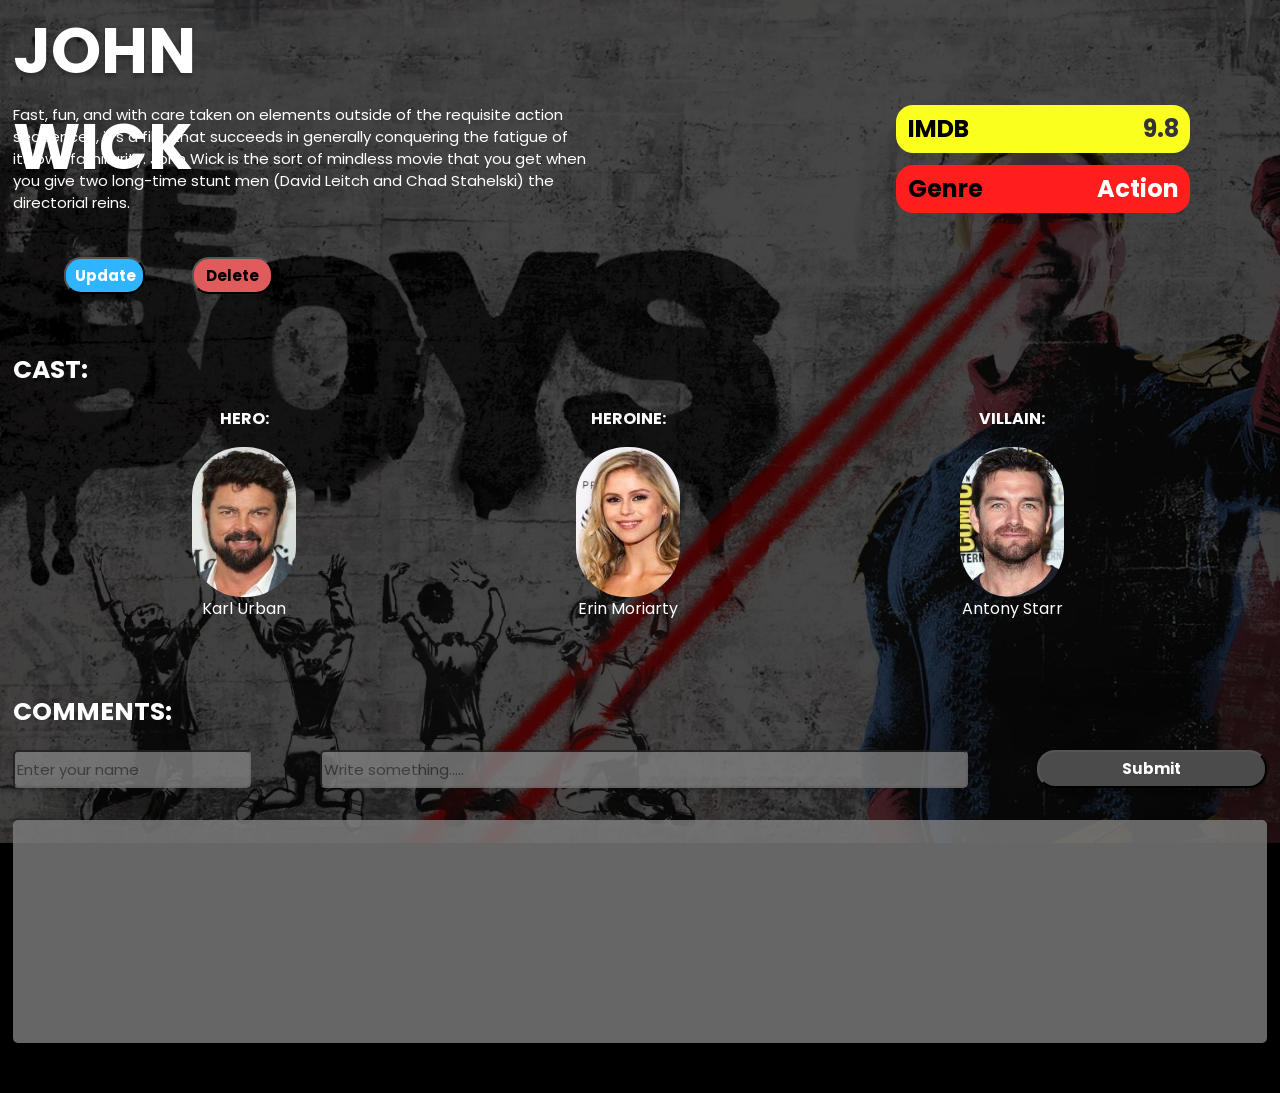
==== movie2.html @ 9fe05c97 "Add files via upload" ====
<!DOCTYPE html>
<html lang="en">
<head>
    <meta charset="UTF-8">
    <meta http-equiv="X-UA-Compatible" content="IE=edge">
    <meta name="viewport" content="width=device-width, initial-scale=1.0">
    <title>John Wick</title>
    <link rel="stylesheet" href="styles.css">
    <link rel="preconnect" href="https://fonts.googleapis.com">
    <link rel="preconnect" href="https://fonts.gstatic.com" crossorigin>
    <link href="https://fonts.googleapis.com/css2?family=Poppins:wght@400;700&display=swap" rel="stylesheet">
</head>
<body>
<div class="bg">
    <h1 class="heading">JOHN WICK</h1>
    <p class="describe">Fast, fun, and with care taken on elements outside of the requisite action sequences, it's a film that succeeds in generally conquering the fatigue of its own familiarity. John Wick is the sort of mindless movie that you get when you give two long-time stunt men (David Leitch and Chad Stahelski) the directorial reins.
    </p>
    <button class="update"><div class="update_text">Update</div></button>
    <button class="delete"><div class="delete_text">Delete</div></button>
    <div class="imdb">
    <div class="imdb_text">IMDB</div>
    <div class="imdb_rating">9.8</div>
    </div>
    <div class="genre">
    <div class="genre_text">Genre</div>
    <div class="genre_type">Action</div>
    </div>
    <div class="cast">CAST:</div>
    <div class="H">
    <div class="Hero">HERO:</div>
    <img src="Images/Hero_theboys.jpg" class="Hero_pic">
    <div class="Hero_name">Karl Urban</div>
    </div>
    <div class="Heroine">HEROINE:</div>
    <img src="Images/Heroine_theboys.jpg" class="Heroine_pic">
    <div class="Heroine_name">Erin Moriarty</div>
    <div class="Villan">VILLAIN:</div>
    <img src="Images/Villan_theboys.jpg" class="Villan_pic">
    <div class="Villan_name">Antony Starr</div>
    <div class="comments">COMMENTS:</div>
    <form>
        <input type="text" id="fname" name="fname" placeholder="Enter your name">
        <input type="text" id="comment" name="comment" placeholder="Write something.....">
        <input type="submit" id="submit_btn" name="submit">
    </form>
    <div class="all_comments"></div>
    <img src="./Images/Hero_theboys.jpg" class="margin_dene_ka_kaam_kar_de_bhai">
</div>
</body>
</html>
---- styles.css ----
/* @media screen and (min-width:300px){ */
    /* <div class="body-content" id="content"></div>
    <%@ include file="common/aside.jsp"%>
<%@ include file="common/footer.jsp"%> */

.bg{

    background-image: url("./Images/1457553.png");
    background-repeat: no-repeat;
    background-attachment: fixed;
    background-size: 100%;
    background-color: #000000;
}

.heading{
    position: absolute;
width: 317px;
height: 77px;
left: 1%;
top: 3px;

font-family: 'Poppins';
font-style: normal;
font-weight: 700;
font-size: 64px;
line-height: 96px;

color: #FFFFFF;

text-shadow: 0px 4px 4px rgba(0, 0, 0, 0.25);
margin-top: 0;
margin-bottom: 0;
}

body{
    margin: 0px;
    background: #000000;
}

.describe{
    position: absolute;
width: 45%;
/* height: 109px; */
left: 1%;
top: 89px;

font-family: 'Poppins';
font-style: normal;
font-weight: 400;
font-size: 15px;
line-height: 22px;

color: #FFFFFF;
}

.update{
    position: absolute;
width: 81px;
height: 37px;
left: 5%;
top: 257px;

background: #2FB4FF;
border-radius: 17px;
}

.update:hover{
    background-color: rgb(102, 102, 222);
    transition-duration: 0.5s;
}

.update_text{
    margin: auto;  
width: 60px;
font-family: 'Poppins';
font-style: normal;
font-weight: 700;
font-size: 15px;
line-height: 22px;

color: #FFFFFF;
}

.delete{
    position: absolute;
width: 81px;
height: 37px;
left: 15%;
top: 257px;

background: #e05b5b;
border-radius: 17px;
}

.delete:hover{
    background-color: red;
    transition-duration: 0.5s;
}

.delete_text{
    margin: auto;  
width: 60px;
font-family: 'Poppins';
font-style: normal;
font-weight: 700;
font-size: 15px;
line-height: 22px;

color: black;
}

.imdb{
position: absolute;
width: 23%;
height: 48px;
left: 70%;
top: 105px;
overflow: hidden;
background: #FBFF1E;
border-radius: 17px;
}

.imdb_text{
    top: 6.0035px;
    left: 4%;
    position: absolute;
    text-align: left;
    width: 50%;

font-family: 'Poppins';
font-style: normal;
font-weight: 700;
font-size: 24px;
line-height: 36px;

color: #000000;
}

.imdb_rating{
    left: 46%;
    top: 6.0035px;
    position: absolute;
    text-align: right;
    width: 50%;

font-family: 'Poppins';
font-style: normal;
font-weight: 700;
font-size: 24px;
line-height: 36px;

color: #333333;
}

.genre{
    position: absolute;
    width: 23%;
    height: 48px;
    left: 70%;
    top: 165px;
    overflow: hidden;
    background: #ff1e1e;
    border-radius: 17px;
}

.genre_text{
    top: 6.0035px;
    left: 4%;
    position: absolute;
    text-align: left;
    width: 50%;

font-family: 'Poppins';
font-style: normal;
font-weight: 700;
font-size: 24px;
line-height: 36px;
color: #000000;
}

.genre_type{
    left: 46%;
    top: 6.0035px;
    position: absolute;
    text-align: right;
    width: 50%;

font-family: 'Poppins';
font-style: normal;
font-weight: 700;
font-size: 24px;
line-height: 36px;

color: #FFFFFF;
}

.cast{
    position: absolute;
width: 178px;
height: 24px;
left: 1%;
top: 358px;

font-family: 'Poppins';
font-style: normal;
font-weight: 700;
font-size: 25px;
line-height: 24px;
/* identical to box height */


color: #FFFFFF;
}

/* .H{
    position: absolute;
    top:447px ;
    left: 10%;
} */

.Hero{
    text-align: center;
    position: absolute;
width: 104px;
height: 24px;
left: 15%;
top: 407px;

font-family: 'Poppins';
font-style: normal;
font-weight: 700;
font-size: 16px;
line-height: 24px;
/* identical to box height */


 color: #FFFFFF;
}

.Hero_pic{
    position: absolute;
width: 104px;
height: 150px;
left:15%;
top: 447px;

background: url(image.png);
border-radius: 50px;
}

.Hero_name{
    text-align: center;
    position: absolute;
width: 104px;
height: 24px;
left: 15%;
top: 597px;

font-family: 'Poppins';
font-style: normal;
font-weight: 400;
font-size: 16px;
line-height: 24px;
color: #FFFFFF;
} 

.Heroine{
    position: absolute;
    width: 104px;
    text-align: center;
height: 24px;
left: 45%;
top: 407px;

font-family: 'Poppins';
font-style: normal;
font-weight: 700;
font-size: 16px;
line-height: 24px;
/* identical to box height */


color: #FFFFFF;
}

.Heroine_pic{
    position: absolute;
width: 104px;
height: 150px;
left: 45%;
top: 447px;

background: url(image.png);
border-radius: 50px;
}

.Heroine_name{
    position: absolute;
    width: 104px;
    text-align: center;
height: 24px;
left: 45%;
top: 597px;

font-family: 'Poppins';
font-style: normal;
font-weight: 400;
font-size: 16px;
line-height: 24px;
/* identical to box height */


color: #FFFFFF;
}

.Villan{
    position: absolute;
    width: 104px;
    text-align: center;
height: 24px;
left: 75%;
top: 407px;

font-family: 'Poppins';
font-style: normal;
font-weight: 700;
font-size: 16px;
line-height: 24px;
/* identical to box height */


color: #FFFFFF;
}

.Villan_pic{
    position: absolute;
width: 104px;
height: 150px;
left: 75%;
top: 447px;

background: url(image.png);
border-radius: 50px;
}

.Villan_name{
    position: absolute;
    width: 104px;
    text-align: center;
height: 24px;
left: 75%;
top: 597px;

font-family: 'Poppins';
font-style: normal;
font-weight: 400;
font-size: 16px;
line-height: 24px;
/* identical to box height */


color: #FFFFFF;
}
/* } */

.margin_dene_ka_kaam_kar_de_bhai{
    margin-top:900px;
    opacity: 0;
}

.comments{
    position: absolute;
width: 178px;
height: 24px;
left: 1%;
top: 700px;

font-family: 'Poppins';
font-style: normal;
font-weight: 700;
font-size: 25px;
line-height: 24px;
/* identical to box height */


color: #FFFFFF;
}

#fname{
    font-family: 'Poppins';
font-style: normal;
font-weight: 400;
font-size: 15px;
color: black;
    position: absolute;
width: 18%;
height: 32px;
left: 1%;
top: 750px;

background: #808080;
opacity: 0.8;
border-radius: 5px;
}

input::placeholder{
    color: black;
    opacity: 0.5;
}

#comment{
    font-family: 'Poppins';
font-style: normal;
font-weight: 400;
font-size: 15px;
color: black;
    position: absolute;
width: 50%;
height: 32px;
left: 25%;
top: 750px;

background: #808080;
opacity: 0.8;
border-radius: 5px;
}

#submit_btn{
    font-family: 'Poppins';
font-style: normal;
font-weight: 700;
font-size: 15px;
line-height: 22px;

color: #FFFFFF;
    position: absolute;
width: 18%;
height: 37.66px;
left: 81%;
top: 750px;

background: #4B4B4B;
box-shadow: 0px 4px 4px rgba(0, 0, 0, 0.25);
border-radius: 18px;
}

#submit_btn:hover{
    color: black;
    background: #b3a9a9;
    transition-duration: 0.5s;
}

.all_comments{
    font-family: 'Poppins';
font-style: normal;
font-weight: 400;
font-size: 15px;
color: black;
    position: absolute;
width: 98%;
height: 223px;
left: 1%;
top: 820px;

background: #808080;
opacity: 0.8;
border-radius: 5px;
}
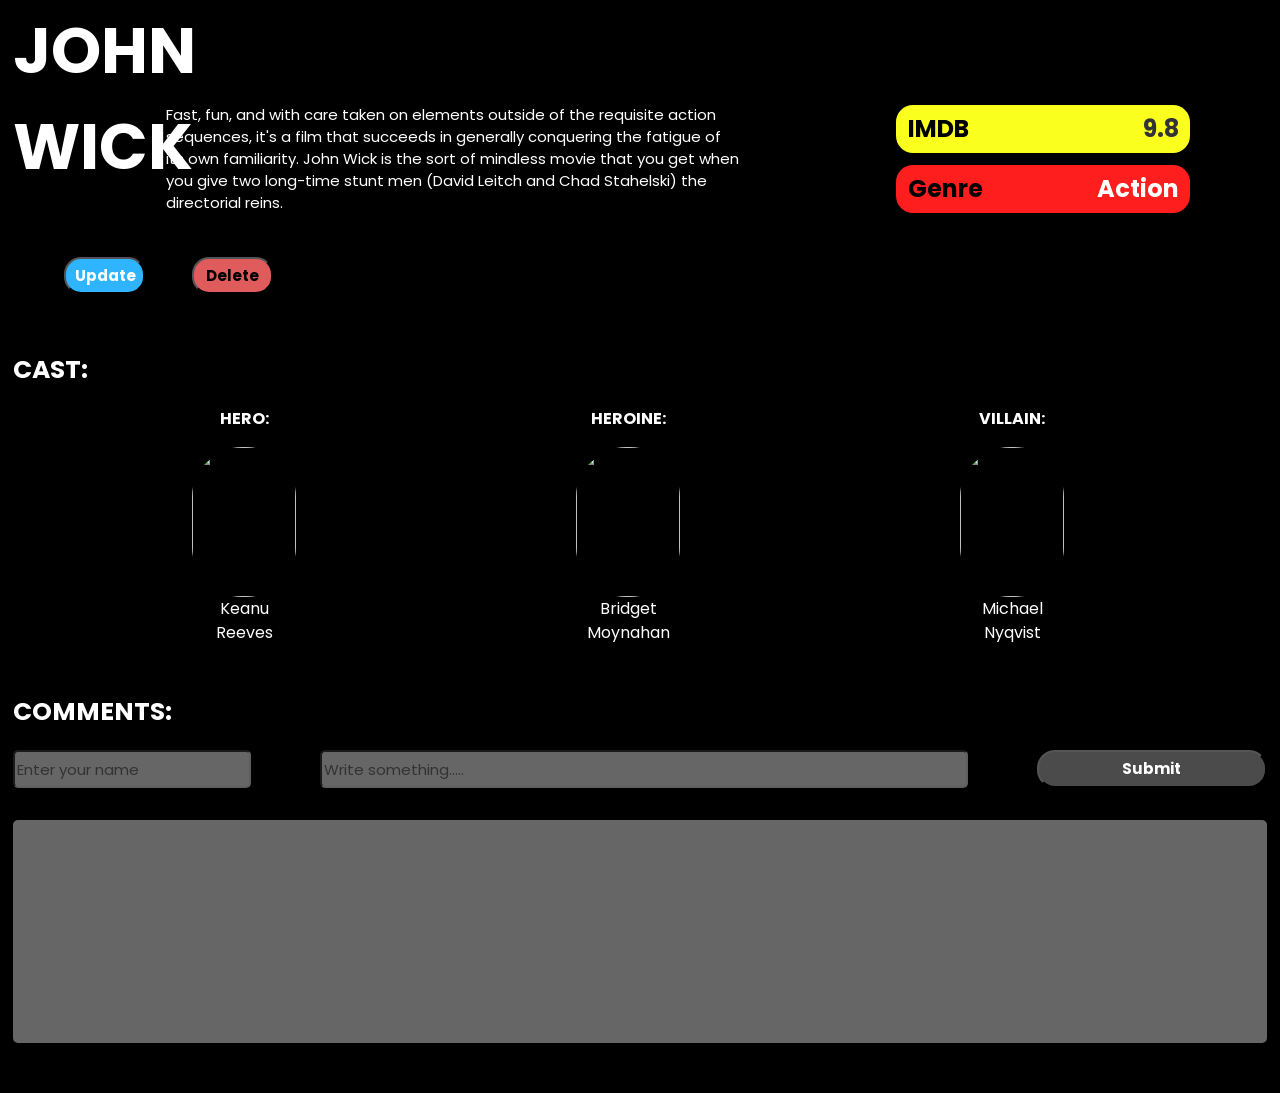
==== commit bdf46335: "Add files via upload" ====
--- a/movie2.html
+++ b/movie2.html
@@ -11,9 +11,9 @@
     <link href="https://fonts.googleapis.com/css2?family=Poppins:wght@400;700&display=swap" rel="stylesheet">
 </head>
 <body>
-<div class="bg">
+<div class="bg2">
     <h1 class="heading">JOHN WICK</h1>
-    <p class="describe">Fast, fun, and with care taken on elements outside of the requisite action sequences, it's a film that succeeds in generally conquering the fatigue of its own familiarity. John Wick is the sort of mindless movie that you get when you give two long-time stunt men (David Leitch and Chad Stahelski) the directorial reins.
+    <p class="describe2">Fast, fun, and with care taken on elements outside of the requisite action sequences, it's a film that succeeds in generally conquering the fatigue of its own familiarity. John Wick is the sort of mindless movie that you get when you give two long-time stunt men (David Leitch and Chad Stahelski) the directorial reins.
     </p>
     <button class="update"><div class="update_text">Update</div></button>
     <button class="delete"><div class="delete_text">Delete</div></button>
@@ -28,15 +28,15 @@
     <div class="cast">CAST:</div>
     <div class="H">
     <div class="Hero">HERO:</div>
-    <img src="Images/Hero_theboys.jpg" class="Hero_pic">
-    <div class="Hero_name">Karl Urban</div>
+    <img src="Images/movie2_actor.jpg" class="Hero_pic">
+    <div class="Hero_name">Keanu Reeves</div>
     </div>
     <div class="Heroine">HEROINE:</div>
-    <img src="Images/Heroine_theboys.jpg" class="Heroine_pic">
-    <div class="Heroine_name">Erin Moriarty</div>
+    <img src="Images/movie2_actress.jpg" class="Heroine_pic">
+    <div class="Heroine_name">Bridget Moynahan</div>
     <div class="Villan">VILLAIN:</div>
-    <img src="Images/Villan_theboys.jpg" class="Villan_pic">
-    <div class="Villan_name">Antony Starr</div>
+    <img src="Images/movie2_villain.jpg" class="Villan_pic">
+    <div class="Villan_name">Michael Nyqvist</div>
     <div class="comments">COMMENTS:</div>
     <form>
         <input type="text" id="fname" name="fname" placeholder="Enter your name">
--- a/styles.css
+++ b/styles.css
@@ -13,6 +13,78 @@
     background-color: #000000;
 }
 
+.bg8 {
+
+    background-image: url("./Images/movie8_background.jpg");
+    background-repeat: no-repeat;
+    background-attachment: fixed;
+    background-size: 100%;
+    background-color: #000000;
+}
+
+.bg7 {
+
+    background-image: url("./Images/movie7_background.jpg");
+    background-repeat: no-repeat;
+    background-attachment: fixed;
+    background-size: 100%;
+    background-color: #000000;
+}
+
+.bg1{
+
+    background-image: url("./Images/movie1_background.jpg");
+    background-repeat: no-repeat;
+    background-attachment: fixed;
+    background-size: 100%;
+    background-color: #000000;
+}
+
+.bg2{
+
+    background-image: url("./Images/movie2_background.jpg");
+    background-repeat: no-repeat;
+    background-attachment: fixed;
+    background-size: 100%;
+    background-color: #000000;
+}
+
+.bg4{
+
+    background-image: url("./Images/movie4_background.jpg");
+    background-repeat: no-repeat;
+    background-attachment: fixed;
+    background-size: 100%;
+    background-color: #000000;
+}
+
+.bg5 {
+
+    background-image: url("./Images/movie5_background.jpg");
+    background-repeat: no-repeat;
+    background-attachment: fixed;
+    background-size: 100%;
+    background-color: #000000;
+}
+
+.bg6 {
+
+    background-image: url("./Images/movie6_background.jpg");
+    background-repeat: no-repeat;
+    background-attachment: fixed;
+    background-size: 100%;
+    background-color: #000000;
+}
+
+.bg3{
+
+    background-image: url("./Images/movie3_bg.jpg");
+    background-repeat: no-repeat;
+    background-attachment: fixed;
+    background-size: 100%;
+    background-color: #000000;
+}
+
 .heading{
     position: absolute;
 width: 317px;
@@ -33,6 +105,46 @@
 margin-bottom: 0;
 }
 
+.heading6 {
+    position: absolute;
+    width: 317px;
+    height: 77px;
+    left: 1%;
+    top: 3px;
+
+    font-family: 'Poppins';
+    font-style: normal;
+    font-weight: 700;
+    font-size: 64px;
+    line-height: 96px;
+
+    color: #380404;
+
+    text-shadow: 0px 4px 4px rgba(0, 0, 0, 0.25);
+    margin-top: 0;
+    margin-bottom: 0;
+}
+
+.heading3 {
+    position: absolute;
+    width: 317px;
+    height: 77px;
+    left: 1%;
+    top: 3px;
+
+    font-family: 'Poppins';
+    font-style: normal;
+    font-weight: 700;
+    font-size: 64px;
+    line-height: 96px;
+
+    color: #c31111;
+
+    text-shadow: 0px 4px 4px rgba(0, 0, 0, 0.25);
+    margin-top: 0;
+    margin-bottom: 0;
+}
+
 body{
     margin: 0px;
     background: #000000;
@@ -52,6 +164,102 @@
 line-height: 22px;
 
 color: #FFFFFF;
+}
+
+.describe6 {
+    position: absolute;
+    width: 45%;
+    /* height: 109px; */
+    left: 22%;
+    top: 89px;
+
+    font-family: 'Poppins';
+    font-style: normal;
+    font-weight: 400;
+    font-size: 20px;
+    line-height: 22px;
+
+    color: #380505;
+}
+
+.describe7 {
+    position: absolute;
+    width: 45%;
+    /* height: 109px; */
+    left: 25%;
+    top: 89px;
+
+    font-family: 'Poppins';
+    font-style: normal;
+    font-weight: 400;
+    font-size: 15px;
+    line-height: 22px;
+
+    color: #FFFFFF;
+}
+
+.describe5 {
+    position: absolute;
+    width: 45%;
+    /* height: 109px; */
+    left: 17%;
+    top: 89px;
+
+    font-family: 'Poppins';
+    font-style: normal;
+    font-weight: 400;
+    font-size: 15px;
+    line-height: 22px;
+
+    color: #FFFFFF;
+}
+
+.describe3 {
+    position: absolute;
+    width: 45%;
+    /* height: 109px; */
+    left: 1%;
+    top: 89px;
+
+    font-family: 'Poppins';
+    font-style: normal;
+    font-weight: 400;
+    font-size: 15px;
+    line-height: 22px;
+
+    color: #160404;
+}
+
+.describe1 {
+    position: absolute;
+    width: 45%;
+    /* height: 109px; */
+    left: 20%;
+    top: 89px;
+
+    font-family: 'Poppins';
+    font-style: normal;
+    font-weight: 400;
+    font-size: 15px;
+    line-height: 22px;
+
+    color: #FFFFFF;
+}
+
+.describe2 {
+    position: absolute;
+    width: 45%;
+    /* height: 109px; */
+    left: 13%;
+    top: 89px;
+
+    font-family: 'Poppins';
+    font-style: normal;
+    font-weight: 400;
+    font-size: 15px;
+    line-height: 22px;
+
+    color: #FFFFFF;
 }
 
 .update{
